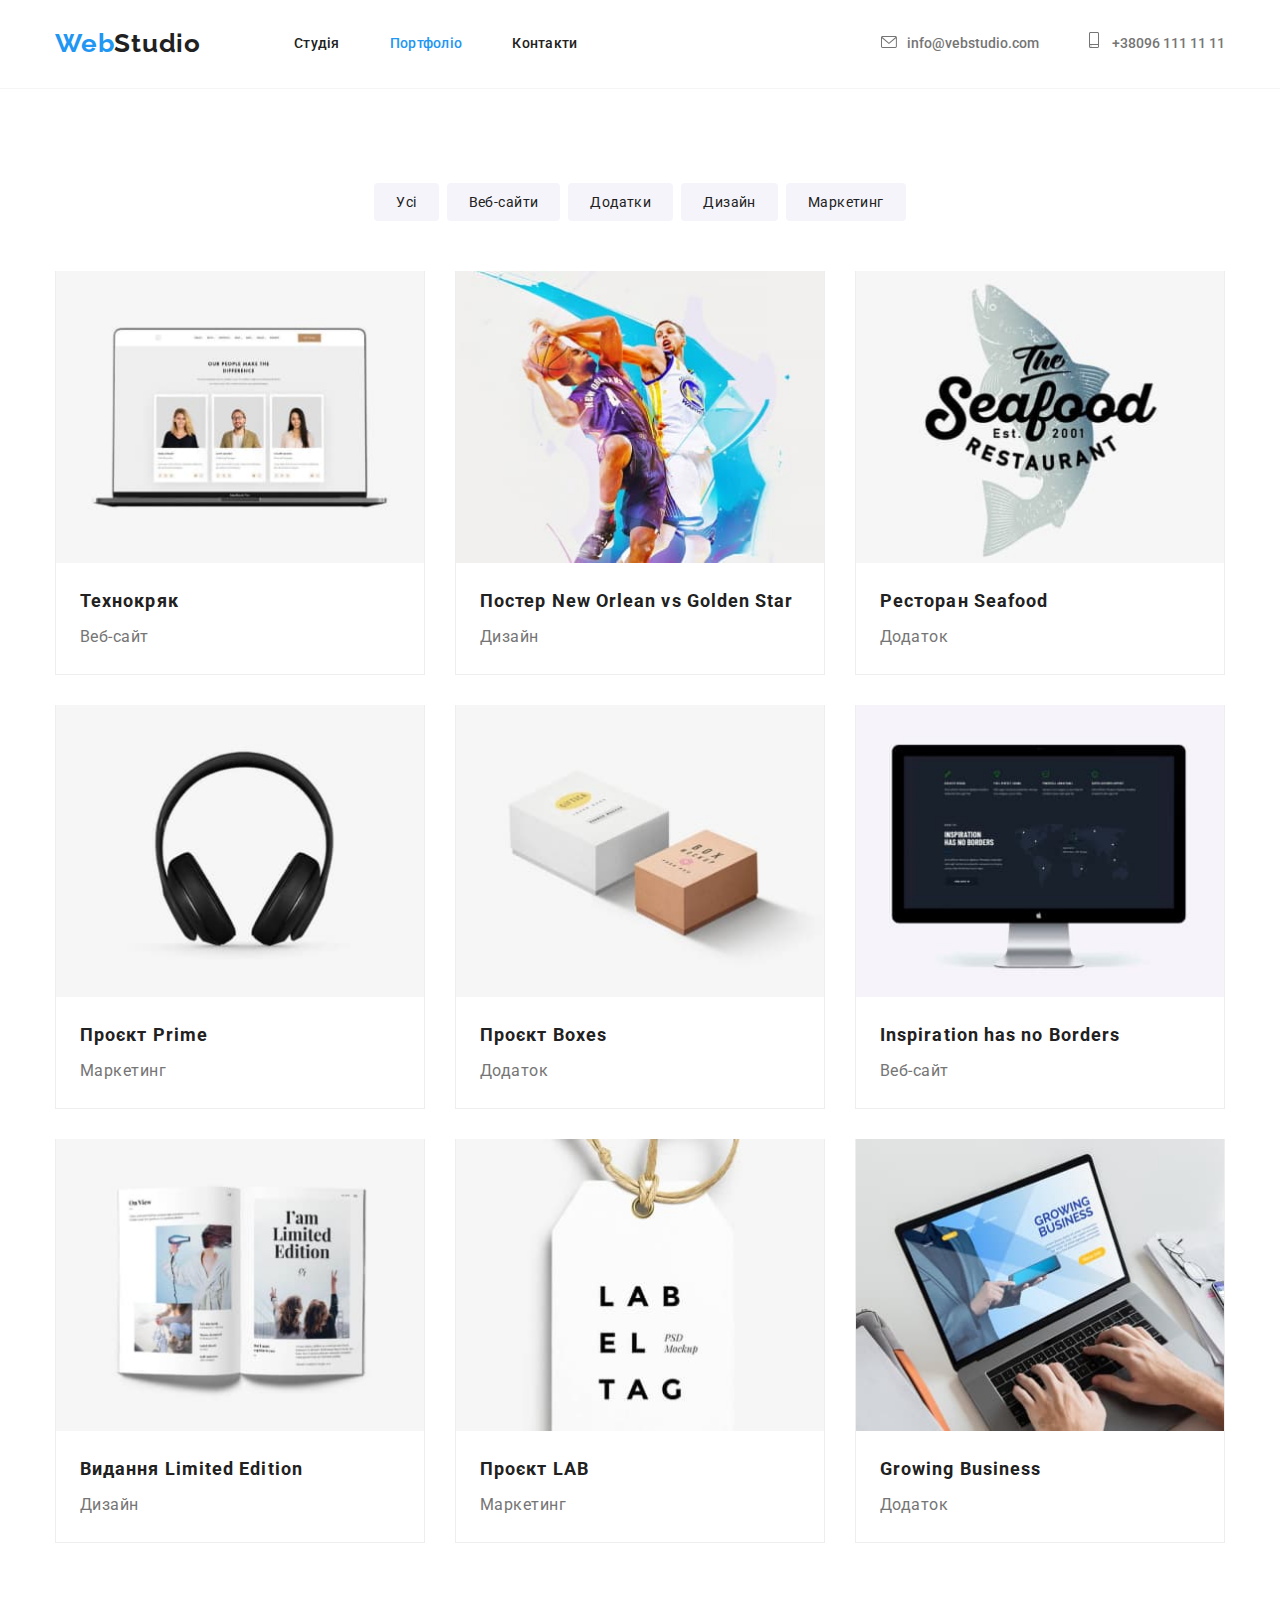
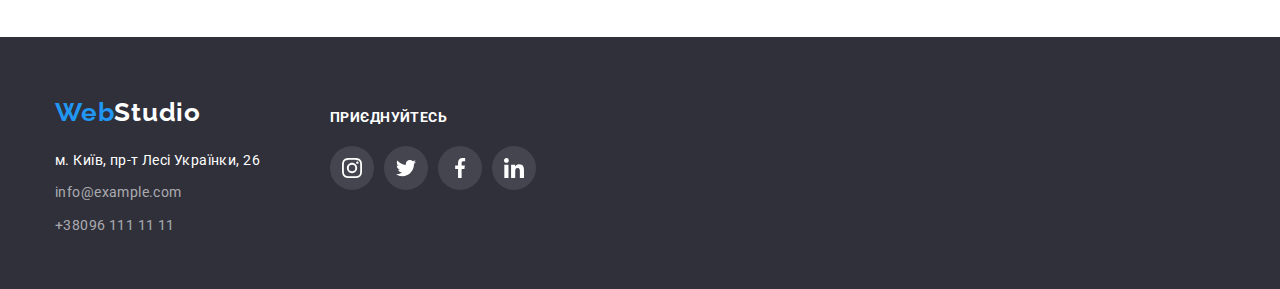
==== portfolio.html @ 3c037708 "дз4" ====
<!DOCTYPE html>
<html lang="en">
  <head>
    <meta charset="UTF-8" />
    <meta http-equiv="X-UA-Compatible" content="IE=edge" />
    <meta name="viewport" content="width=device-width, initial-scale=1.0" />
    <title>Portfolio</title>
    <link
      rel="stylesheet"
      href="https://cdnjs.cloudflare.com/ajax/libs/modern-normalize/1.1.0/modern-normalize.min.css"
    />
    <link rel="stylesheet" href="./css/styles.css" />
    <link rel="preconnect" href="https://fonts.googleapis.com" />
    <link rel="preconnect" href="https://fonts.gstatic.com" crossorigin />
    <link
      href="https://fonts.googleapis.com/css2?family=Raleway:wght@700&family=Roboto:wght@400;500;700;900&display=swap"
      rel="stylesheet"
    />
  </head>
  <body class="body">
    <header class="header">
      <div class="container">
        <div class="header-container">
          <nav class="nav-container">
            <a href="./index.html" class="logotipe"
              >Web<span class="logo-header">Studio</span>
            </a>

            <ul class="header-menu">
              <li>
                <a href="./index.html" class="link-header">Студія</a>
              </li>
              <li>
                <a href="./portfolio.html" class="link-header current"
                  >Портфоліо</a
                >
              </li>
              <li>
                <a href="#" class="link-header">Контакти</a>
              </li>
            </ul>
          </nav>
          <ul class="header-adress">
            <li class="adress-logo-nav">
              <a href="mailto:info@devstudio.com" class="adress-link"
                ><span class="icon-mail"
                  ><svg class="adress-mail-icon" width="16" height="12">
                    <use
                      href="./images/icons.svg#icon-envelope-hover"
                    ></use></svg></span
                >info@vebstudio.com
              </a>
            </li>
            <li class="adress-logo-nav">
              <a href="tel:+380961111111" class="adress-link"
                ><span class="phone-icon"
                  ><svg class="adress-phone-icon" width="10px" height="16px">
                    <use href="./images/icons.svg#icon-smartphone"></use></svg
                ></span>
                +38096 111 11 11</a
              >
            </li>
          </ul>
        </div>
      </div>
    </header>
    <main>
      <section class="portfolio-section">
        <div class="container-portfolio">
          <h1 class="portfolio-title visually-hidden">Portfolio</h1>
          <ul class="button-container">
            <li><button class="secondary-button" type="button">Усі</button></li>
            <li>
              <button class="secondary-button" type="button">Веб-сайти</button>
            </li>
            <li>
              <button class="secondary-button" type="button">Додатки</button>
            </li>
            <li>
              <button class="secondary-button" type="button">Дизайн</button>
            </li>
            <li>
              <button class="secondary-button" type="button">Маркетинг</button>
            </li>
          </ul>

          <ul class="first-container">
            <li class="container-box">
              <a href="#" class="article"
                ><img src="./images/tehnokryak.jpg" alt="ноутбук" width="370" />
                <div class="container-content">
                  <h3 class="icon-logo-link">Технокряк</h3>
                  <p class="subtitle-icon">Веб-сайт</p>
                </div></a
              >
            </li>
            <li class="container-box">
              <a href="#" class="article"
                ><img
                  src="./images/poster.jpg"
                  alt="баскетболист"
                  width="370"
                />
                <div class="container-content">
                  <h3 class="icon-logo-link">
                    Постер New Orlean vs Golden Star
                  </h3>
                  <p class="subtitle-icon">Дизайн</p>
                </div></a
              >
            </li>
            <li class="container-box">
              <a href="#" class="article">
                <img
                  src="./images/restouran.jpg"
                  alt="риба з надписом"
                  width="370"
                />
                <div class="container-content">
                  <h3 class="icon-logo-link">Ресторан Seafood</h3>
                  <p class="subtitle-icon">Додаток</p>
                </div></a
              >
            </li>
            <li class="container-box">
              <a href="#" class="article"
                ><img src="./images/marketing.jpg" alt="наушники" width="370" />
                <div class="container-content">
                  <h3 class="icon-logo-link">Проєкт Prime</h3>
                  <p class="subtitle-icon">Маркетинг</p>
                </div></a
              >
            </li>
            <li class="container-box">
              <a href="#" class="article"
                ><img src="./images/boxes.jpg" alt="" width="370" />
                <div class="container-content">
                  <h3 class="icon-logo-link">Проєкт Boxes</h3>
                  <p class="subtitle-icon">Додаток</p>
                </div></a
              >
            </li>
            <li class="container-box">
              <a href="#" class="article"
                ><img src="./images/borders.jpg" alt="монитор" width="370" />
                <div class="container-content">
                  <h3 class="icon-logo-link">Inspiration has no Borders</h3>
                  <p class="subtitle-icon">Веб-сайт</p>
                </div></a
              >
            </li>
            <li class="container-box">
              <a href="#" class="article"
                ><img src="./images/book.jpg" alt="книга" width="370" />
                <div class="container-content">
                  <h3 class="icon-logo-link">Видання Limited Edition</h3>
                  <p class="subtitle-icon">Дизайн</p>
                </div></a
              >
            </li>
            <li class="container-box">
              <a href="#" class="article"
                ><img src="./images/lab.jpg" alt="медальйон лаб" width="370" />
                <div class="container-content">
                  <h3 class="icon-logo-link">Проєкт LAB</h3>
                  <p class="subtitle-icon">Маркетинг</p>
                </div></a
              >
            </li>
            <li class="container-box">
              <a href="" class="article">
                <img
                  src="./images/buisness.jpg"
                  alt="друкує на ноутбуці"
                  width="370"
                />
                <div class="container-content">
                  <h3 class="icon-logo-link">Growing Business</h3>
                  <p class="subtitle-icon">Додаток</p>
                </div></a
              >
            </li>
          </ul>
        </div>
      </section>
    </main>
    <footer class="footer-section">
      <div class="container">
        <address class="adress">
          <a href="./index.html" class="logotipe-footer"
            >Web<span class="logo-footer">Studio </span></a
          >
          <div class="footer-div">
            <ul>
              <li class="footer-logo">
                <a
                  class="adress article"
                  href="https://goo.gl/maps/jyR7wXBARbgmtuSR7"
                  target="_blank"
                  rel="noopener noreferrer nofollow"
                  >м. Київ, пр-т Лесі Українки, 26</a
                >
              </li>
              <li class="footer-box">
                <a class="footer-link article" href="mailto:info@example.com"
                  >info@example.com</a
                >
              </li>
              <li class="footer-box">
                <a class="footer-link article" href="tel:+380961111111"
                  >+38096 111 11 11</a
                >
              </li>
            </ul>
          </div>
        </address>
        <div class="footer-social">
          <h2 class="footer-social-title">Приєднуйтесь</h2>
          <ul class="footer-social-container">
            <li>
              <a class="secondary-footer-icon" href="#"
                ><svg class="footer-icons" width="20px" height="20px">
                  <use href="./images/icons.svg#icon-instagram-2"></use></svg
              ></a>
            </li>
            <li>
              <a class="secondary-footer-icon" href="#"
                ><svg class="footer-icons" width="20px" height="20px">
                  <use href="./images/icons.svg#icon-twitter-1"></use></svg
              ></a>
            </li>
            <li>
              <a class="secondary-footer-icon" href="#"
                ><svg class="footer-icons" width="20px" height="20px">
                  <use href="./images/icons.svg#icon-facebook-1"></use></svg
              ></a>
            </li>
            <li>
              <a class="secondary-footer-icon" href="#"
                ><svg class="footer-icons" width="20px" height="20px">
                  <use href="./images/icons.svg#icon-linkedin-1"></use></svg
              ></a>
            </li>
          </ul>
        </div>
      </div>
    </footer>
  </body>
</html>
---- css/styles.css ----
:root {
  --color-primary: #212121;
  --color-text: #757575;
  --color-background: #fff;
  --color-accent: #2196f3;
  --color-icons: #afb1b8;
}
* {
  box-sizing: border-box;
}
a.article {
  text-decoration: none;
}
/*container*/
.container {
  display: flex;
  width: 100%;
  max-width: 1200px;
  margin: 0 auto;
  padding: 0 15px;
  flex-wrap: wrap;
}
ul {
  list-style: none;
}
/*body*/
body {
  color: var(--color-primary);
  font-size: 14px;
  font-weight: 500;
  line-height: 1.7;
  background-color: var(--color-background);
  font-family: "Roboto", sans-serif;
  max-width: 1600px;
  max-height: 2094px;
  margin: 0 auto;
  flex-shrink: 0;
}
ul,
h1,
h2,
h3,
h4,
h5,
h6,
li {
  margin: 0;
  padding: 0;
}
/*header-container*/
.header-container {
  display: flex;
  justify-content: space-between;
  flex-grow: 1;
  align-items: center;
}
.header {
  border-bottom: 1px solid #f5f5f5;
}
/*nav-container*/
.nav-container {
  display: flex;
  justify-content: start;
  align-items: center;
}
/*lin-header*/
.link-header {
  display: flex;
  padding-top: 32px;
  padding-bottom: 32px;
  text-decoration: none;
  letter-spacing: 0.02em;
  color: inherit;
}
.visually-hidden {
  position: absolute;
  white-space: nowrap;
  width: 1px;
  height: 1px;
  overflow: hidden;
  border: 0;
  padding: 0;
  clip: rect(0 0 0 0);
  clip-path: inset(50%);
  margin: -1px;
}

img {
  display: block;
  max-width: 100%;
  height: auto;
}
/*headre-menu*/
.header-menu {
  display: flex;
  gap: 50px;
  margin-left: 93px;
}
/*header-adress*/
.header-adress {
  display: flex;
  gap: 50px;
  align-items: center;
}

/*logotipe*/
.logotipe {
  font-family: "Raleway";
  font-weight: 700;
  font-size: 26px;
  line-height: 1.2;
  color: var(--color-accent);
  text-decoration-line: none;
  letter-spacing: 0.03em;
}

/*logo-header*/
.logo-header {
  font-family: "Raleway", sans-serif;
  font-weight: 700;
  font-size: 26px;
  line-height: 1.2;
  color: var(--color-primary);
  text-decoration-line: none;
  letter-spacing: 0.03em;
}

/*link*/
.link {
  color: inherit;
  line-height: 1.1;
  text-decoration-line: none;
}
.link:hover,
.link:focus {
  color: var(--color-accent);
  background-color: var(--color-background);
}
.current {
  color: var(--color-accent);
}

/*adress*/
.adress-link {
  align-items: center;
  font-weight: 500;
  color: var(--color-text);
  text-decoration-line: none;
  padding-top: 32px;
  padding-bottom: 32px;
}
.adress-link:hover,
.adress-link:focus {
  color: var(--color-accent);
}
/*header-icons*/
.icon-mail {
  align-items: center;
  padding-top: 32px;
  padding-bottom: 32px;
}
.adress-mail-icon {
  max-width: 16px;
  max-height: 12px;
  align-content: center;
  margin-right: 10px;
  fill: var(--color-text);

}
.adress-link:hover .adress-mail-icon,
.adress-link:focus .adress-mail-icon {
  fill: var(--color-accent);
}
/*phone-icon*/
.phone-icon {
  padding-top: 32px;
  padding-bottom: 32px;
  align-items: center;
}
.adress-phone-icon {
  max-width: 10px;
  max-height: 16px;
  align-content: center;
  margin-right: 10px;
  fill: var(--color-text);
}
.adress-link:hover .adress-phone-icon,
.adress-link:focus .adress-phone-icon {
  fill: var(--color-accent);
}
/*hero-section*/
.hero-section {
  background-color: #2f303a;
  background-image: linear-gradient(
      rgba(47, 48, 58, 0.4),
      rgba(47, 48, 58, 0.4)
    ),
    url(/images/Img.jpg);
  margin: 0 auto;
  background-size: 1600px;
  text-align: center;
  padding-top: 200px;
  padding-bottom: 200px;
  letter-spacing: 0.02em;
  background-repeat: no-repeat;
}

/*section-title*/
.hero-title {
  font-weight: 900;
  font-size: 44px;
  line-height: 1.3;
  text-transform: uppercase;
  color: var(--color-background);
  letter-spacing: 0.06em;
  margin: 0 auto;
  letter-spacing: 0.06em;
}

/*hero-button*/
.hero-button {
  font-weight: 700;
  font-size: 16px;
  line-height: 30px;
  min-width: 216px;
  height: 50px;
  font-family: inherit;
  color: var(--color-background);
  background: var(--color-accent);
  box-shadow: 0px 4px 4px rgba(0, 0, 0, 0.15);
  border-radius: 4px;
  cursor: pointer;
  margin-top: 30px;
  border: 0;
  padding-top: 10px;
  padding-left: 32px;
  padding-bottom: 10px;
  padding-right: 32px;
  letter-spacing: 0.06em;
}
.hero-button:hover,
.hero-button:focus {
  box-shadow: 0px 4px 4px rgba(0, 0, 0, 0.15);
  background-color: #188ce8;
}

/*benefit-title*/
.benefit-title {
  font-weight: 700;
  font-size: 36px;
  line-height: 1.2;
  text-align: center;
  margin: 0 auto 50px;
  letter-spacing: 0.03em;
}

.benefit-block-icon {
  display: block;
  width: 270px;
  height: 120px;
  background: #f5f4fa;
  border-radius: 4px;
  margin-bottom: 30px;
  padding-top: 25px;
  padding-right: 100px;
  padding-left: 100px;
  padding-bottom: 100px;
}
.benefit-icon {
  max-width: 70px;
  max-height: 70px;
}

/*benefit-subtitle*/

.benefit-subtitle {
  font-weight: 700;
  font-size: 14px;
  line-height: 1.2;
  text-transform: uppercase;
  letter-spacing: 0.03em;
}
/*benefit-text*/
.benefit-text {
  font-style: normal;
  font-weight: 400;
  font-size: 14px;
  line-height: 1.7;
  color: var(--color-text);
  margin-bottom: 0;
  letter-spacing: 0.03em;
}
/*benefit-container*/
.benefit-container {
  display: flex;
  justify-content: space-between;
  width: 100%;
  max-width: 1200px;
  margin: 0 auto;
}
/*benefit-items*/
.benefit-items {
  align-content: flex-start;
  gap: 30px;
  flex-basis: 270px;
}
/*benefit-hero*/
.benefit-hero {
  padding-bottom: 94px;
}
/*benefit-hero-items*/
.benefit-hero-items {
  display: flex;
  justify-content: flex-start;
  gap: 30px;
  width: 100%;
  max-width: 1200px;
}

/*secondary-section*/
.secondary-section {
  background-color: #f5f4fa;
}

/*secondary-title*/
.secondary-title {
  font-weight: 700;
  font-size: 36px;
  line-height: 1.2;
  text-align: center;
  margin: 0 auto 50px;
  letter-spacing: 0.03em;
}
/*benefit-box*/
.benefit-box {
  flex-basis: calc((100%-60px) / 3);
}
.secondary-box {
  width: 270px;
  height: 428px;
}
.secondary-box-icon {
  display: flex;
  width: 44px;
  height: 44px;
  border-radius: 50%;
  padding: 12px;
}
.secondary-icons {
  fill: var(--color-icons);
  max-width: 20px;
  max-height: 20px;
}
/*secondary-container*/
.secondary-container {
  display: flex;
  gap: 30px;
  justify-content: space-between;
}

.secondary-box-social {
  display: flex;
  gap: 10px;
  padding-left: 32px;
  padding-right: 32px;
  padding-bottom: 30px;
}
.secondary-box-icon:hover,
.secondary-box-icon:focus {
  background-color: var(--color-accent);
}
.secondary-box-icon:hover .secondary-icons,
.secondary-box-icon:focus .secondary-icons {
  fill: var(--color-background);
}
/*secondary-box*/
.secondary-box {
  flex-basis: calc((100%-90px) / 4);
  background-color: var(--color-background);
  box-shadow: 0px 4px 4px rgba(0, 0, 0, 0.25);
}
/*card-box*/
.card-box {
  padding-top: 30px;
  padding-left: 60px;
  padding-bottom: 16px;
  padding-right: 60px;
}
/*img-title*/
.secondary-img-title {
  font-weight: 500;
  font-size: 16px;
  line-height: 1.2;
  color: var(--color-primary);
  text-align: center;
  letter-spacing: 0.03em;
}

/*img-slogan*/
.secondary-img-slogan {
  font-weight: 400;
  font-size: 16px;
  line-height: 1.2;
  color: var(--color-text);
  text-align: center;
  margin-top: 10px;
  margin-bottom: 0;
  letter-spacing: 0.03em;
}
.last-section {
  display: flex;
  padding-top: 94px;
  padding-bottom: 94px;
  margin: 0 auto;
}
.last-section-block {
  display: flex;
  gap: 30px;
  width: 1200px;
}

.last-section-icon {
  width: 170px;
  height: 92px;
  border: 1px solid var(--color-icons);
  border-radius: 4px;
  padding-top: 16px;
  padding-left: 32px;
  padding-bottom: 16px;
  padding-right: 32px;
}
.last-section-icon:hover {
  border-color: var(--color-accent);
}
.last-icons {
  max-width: 106px;
  max-height: 60px;
  fill: var(--color-icons);
}
.last-section-icon:hover .last-icons,
.last-section-icon:focus .last-icons {
  fill: var(--color-accent);
}

/*footer-section*/
.footer-section {
  background-color: #2f303a;
  height: 252px;
  padding-top: 60px;
  padding-bottom: 60px;
}
.adress-logo-nav {
  display: flex;
  align-items: center;
}
/*logo-footer*/
.logo-footer {
  font-family: "Raleway", sans-serif;
  font-weight: 700;
  font-size: 26px;
  line-height: 1.2;
  color: var(--color-background);
  text-decoration-line: none;
  margin-bottom: 20px;
  letter-spacing: 0.03em;
}

/*adress-footer*/
.adress {
  font-style: normal;
  font-weight: 400;
  font-size: 14px;
  line-height: 1.7;
  color: var(--color-background);
  letter-spacing: 0.03em;
}
/*footer-link*/
.footer-link {
  font-style: normal;
  font-weight: 400;
  font-size: 14px;
  line-height: 1.7;
  color: rgba(255, 255, 255, 0.6);
  letter-spacing: 0.03em;
}

.footer-link:hover,
.footer-link:focus {
  color: var(--color-accent);
}
.footer-social {
  align-items: center;
  justify-content: flex-start;
  margin-left: 70px;
  margin-top: 12px;

  width: 206px;
  height: 80px;
}
.footer-social-title {
  color: var(--color-background);
  font-weight: 700;
  font-size: 14px;
  line-height: 1.2;
  letter-spacing: 0.03em;
  text-transform: uppercase;
}
.secondary-footer-icon {
  display: flex;
  background-color: rgba(255, 255, 255, 0.1);
  width: 44px;
  height: 44px;
  border-radius: 50%;
  padding: 12px;
}
.secondary-footer-icon:hover,
.secondary-footer-icon:focus {
  background-color: var(--color-accent);
}
.footer-icons {
  fill: var(--color-background);
  max-width: 20px;
  max-height: 20px;
}

.footer-social-container {
  display: flex;
  align-items: center;
  gap: 10px;
  margin-top: 20px;
}
/*secondary-button*/
.secondary-button {
  font-family: inherit;
  color: var(--color-primary);
  background: #f5f4fa;
  border-radius: 4px;
  cursor: pointer;
  height: 38px;
  padding: 6px 22px;
  border: 0;
  border-radius: 4px;
  letter-spacing: 0.03em;
}
.secondary-button:hover,
.secondary-button:focus {
  color: var(--color-background);
  background-color: var(--color-accent);
  box-shadow: 0px 3px 1px rgba(0, 0, 0, 0.1), 0px 1px 2px rgba(0, 0, 0, 0.08),
    0px 2px 2px rgba(0, 0, 0, 0.12);
}

/*icon-logo-link*/
.icon-logo-link {
  font-weight: 700;
  font-size: 18px;
  line-height: 2;
  letter-spacing: 0.06em;
  color: var(--color-primary);
  letter-spacing: 0.06em;
}

/*subtitle-icon-link*/
.subtitle-icon {
  font-weight: 400;
  font-size: 16px;
  line-height: 1.8;
  color: var(--color-text);
  margin-top: 4px;
  margin-bottom: 0;
  letter-spacing: 0.03em;
}
/*logotipe-footer*/
.logotipe-footer {
  font-family: "Raleway";
  font-weight: 700;
  font-size: 26px;
  line-height: 1.2;
  color: var(--color-accent);
  text-decoration-line: none;
  margin-bottom: 20px;
  letter-spacing: 0.03em;
}
/*section*/
.section {
  padding-top: 94px;
  padding-bottom: 94px;
  margin: 0 auto;
}

/*button-container*/
.button-container {
  display: flex;
  align-items: center;
  gap: 8px;
  margin: 0 auto;
  justify-content: center;
}
/*container-portfolio*/
.container-portfolio {
  width: 100%;
  max-width: 1200px;
  margin: 0 auto;
  flex-wrap: wrap;
}
/*first-container*/
.first-container {
  display: flex;
  width: 100%;
  margin-top: 50px;
  flex-wrap: wrap;
  gap: 30px;
  flex-basis: calc((100%-60px) / 3);
}
/*portfolio-section*/
.portfolio-section {
  display: flex;
  padding: 94px 15px;
  max-width: 1200px;
  margin: 0 auto;
}
.portfolio-title {
  font-weight: 700;
  font-size: 36px;
  line-height: 1.2;
  text-align: center;
  margin: 0 auto 50px;
  letter-spacing: 0.03em;
  display: flex;
  align-items: center;
  justify-content: center;
}
/*container-box*/
.container-box {
  width: 370px;
  height: 404px;
  border-bottom: 1px solid #eeeeee;
  border-left: 1px solid #eeeeee;
  border-right: 1px solid #eeeeee;
}
.container-box:hover,
.container-box:focus {
  box-shadow: 0px 1px 1px rgba(0, 0, 0, 0.12), 0px 4px 4px rgba(0, 0, 0, 0.06),
    1px 4px 6px rgba(0, 0, 0, 0.16);
}
/*content-box*/
.container-content {
  padding-top: 20px;
  padding-bottom: 20px;
  padding-left: 24px;
  padding-right: 24px;
}
/*footer-div*/
.footer-div {
  margin-top: 20px;
}

/*footer-box*/
.footer-box {
  margin-top: 9px;
}
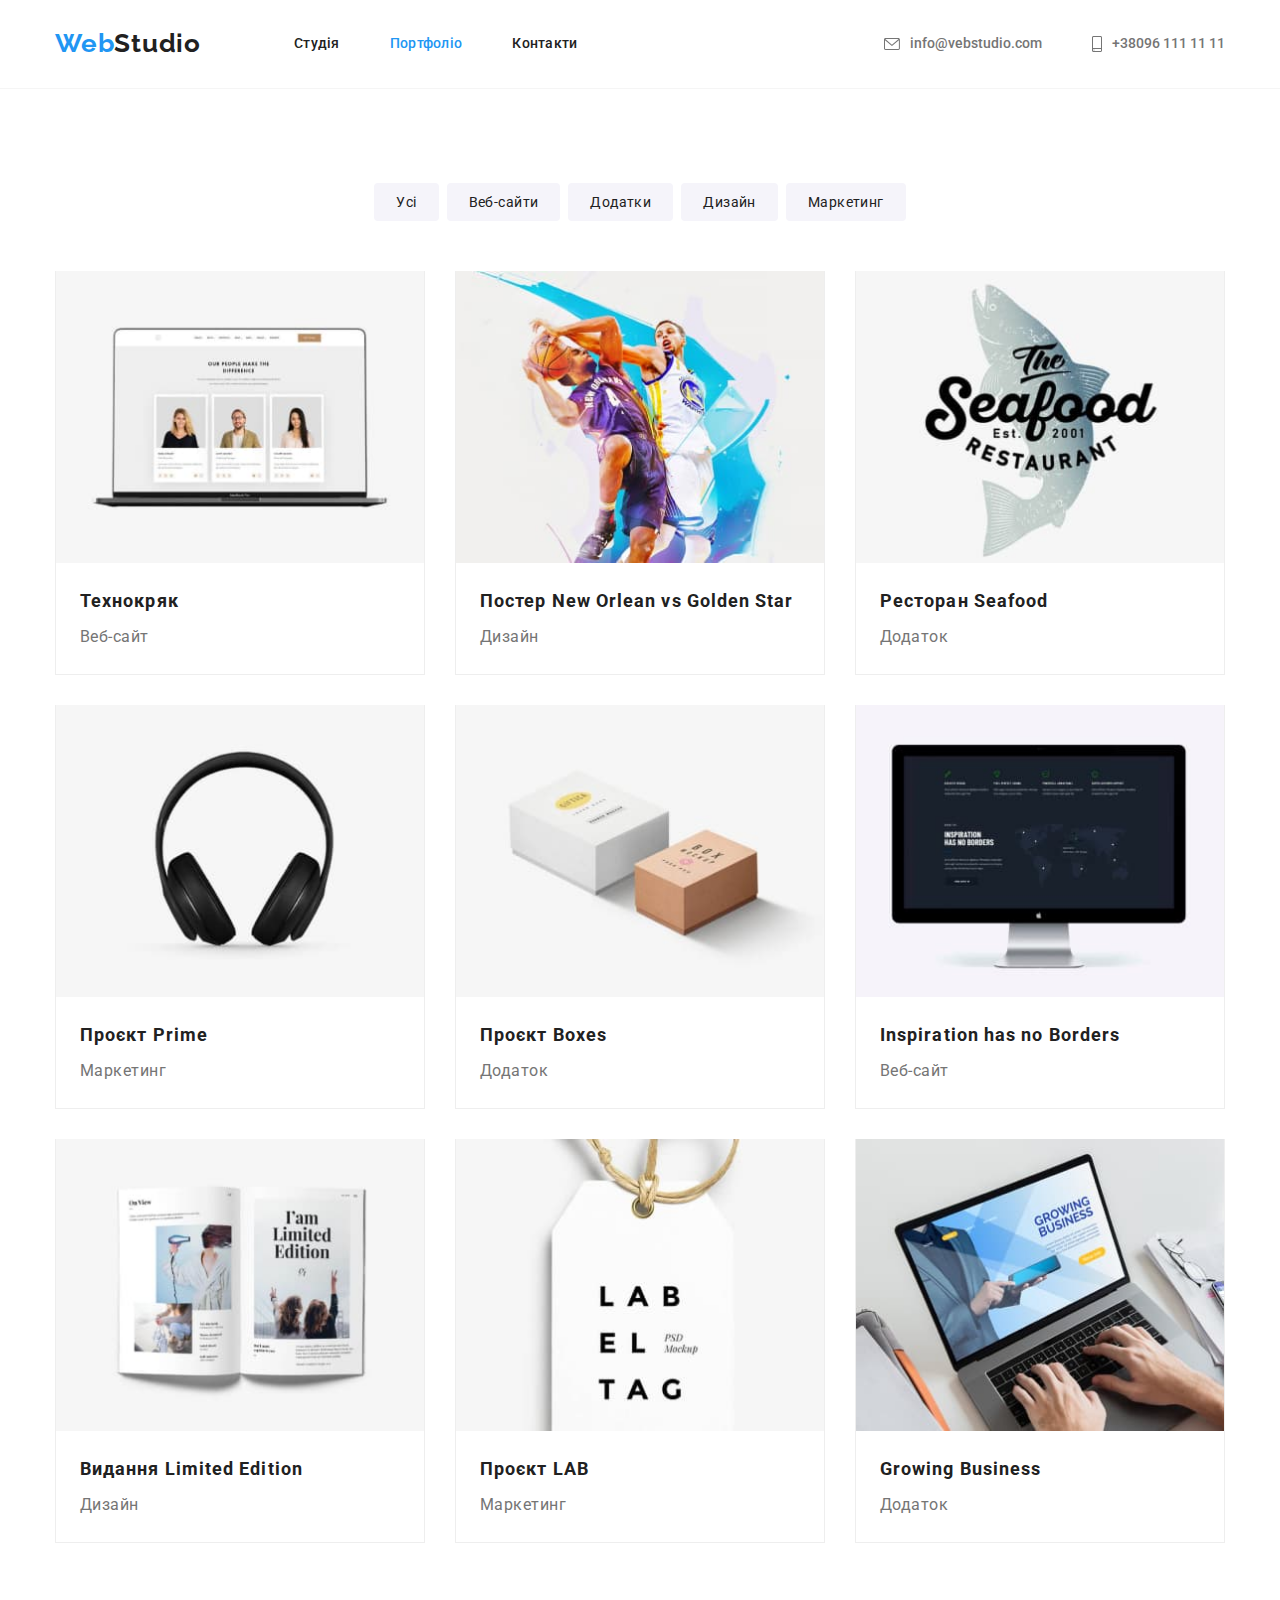
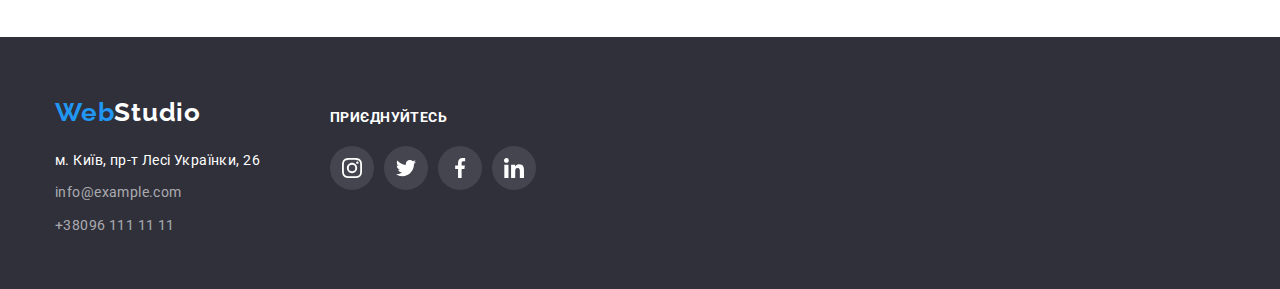
==== commit 43ca8133: "дз" ====
--- a/portfolio.html
+++ b/portfolio.html
@@ -43,20 +43,18 @@
           <ul class="header-adress">
             <li class="adress-logo-nav">
               <a href="mailto:info@devstudio.com" class="adress-link"
-                ><span class="icon-mail"
-                  ><svg class="adress-mail-icon" width="16" height="12">
+                ><svg class="adress-mail-icon" width="16" height="12">
                     <use
                       href="./images/icons.svg#icon-envelope-hover"
-                    ></use></svg></span
-                >info@vebstudio.com
+                    ></use></svg>info@vebstudio.com
               </a>
             </li>
             <li class="adress-logo-nav">
               <a href="tel:+380961111111" class="adress-link"
-                ><span class="phone-icon"
-                  ><svg class="adress-phone-icon" width="10px" height="16px">
-                    <use href="./images/icons.svg#icon-smartphone"></use></svg
-                ></span>
+                >
+                  <svg class="adress-phone-icon" width="10px" height="16px">
+                    <use href="./images/icons.svg#icon-smartphone"></use></svg>
+                
                 +38096 111 11 11</a
               >
             </li>
--- a/css/styles.css
+++ b/css/styles.css
@@ -142,28 +142,24 @@
 
 /*adress*/
 .adress-link {
+  display: flex;
   align-items: center;
   font-weight: 500;
   color: var(--color-text);
   text-decoration-line: none;
   padding-top: 32px;
   padding-bottom: 32px;
+gap: 10px;
 }
 .adress-link:hover,
 .adress-link:focus {
   color: var(--color-accent);
 }
 /*header-icons*/
-.icon-mail {
-  align-items: center;
-  padding-top: 32px;
-  padding-bottom: 32px;
-}
 .adress-mail-icon {
   max-width: 16px;
   max-height: 12px;
   align-content: center;
-  margin-right: 10px;
   fill: var(--color-text);
 
 }
@@ -172,18 +168,12 @@
   fill: var(--color-accent);
 }
 /*phone-icon*/
-.phone-icon {
-  padding-top: 32px;
-  padding-bottom: 32px;
-  align-items: center;
-}
 .adress-phone-icon {
   max-width: 10px;
   max-height: 16px;
   align-content: center;
-  margin-right: 10px;
   fill: var(--color-text);
-}
+ }
 .adress-link:hover .adress-phone-icon,
 .adress-link:focus .adress-phone-icon {
   fill: var(--color-accent);
